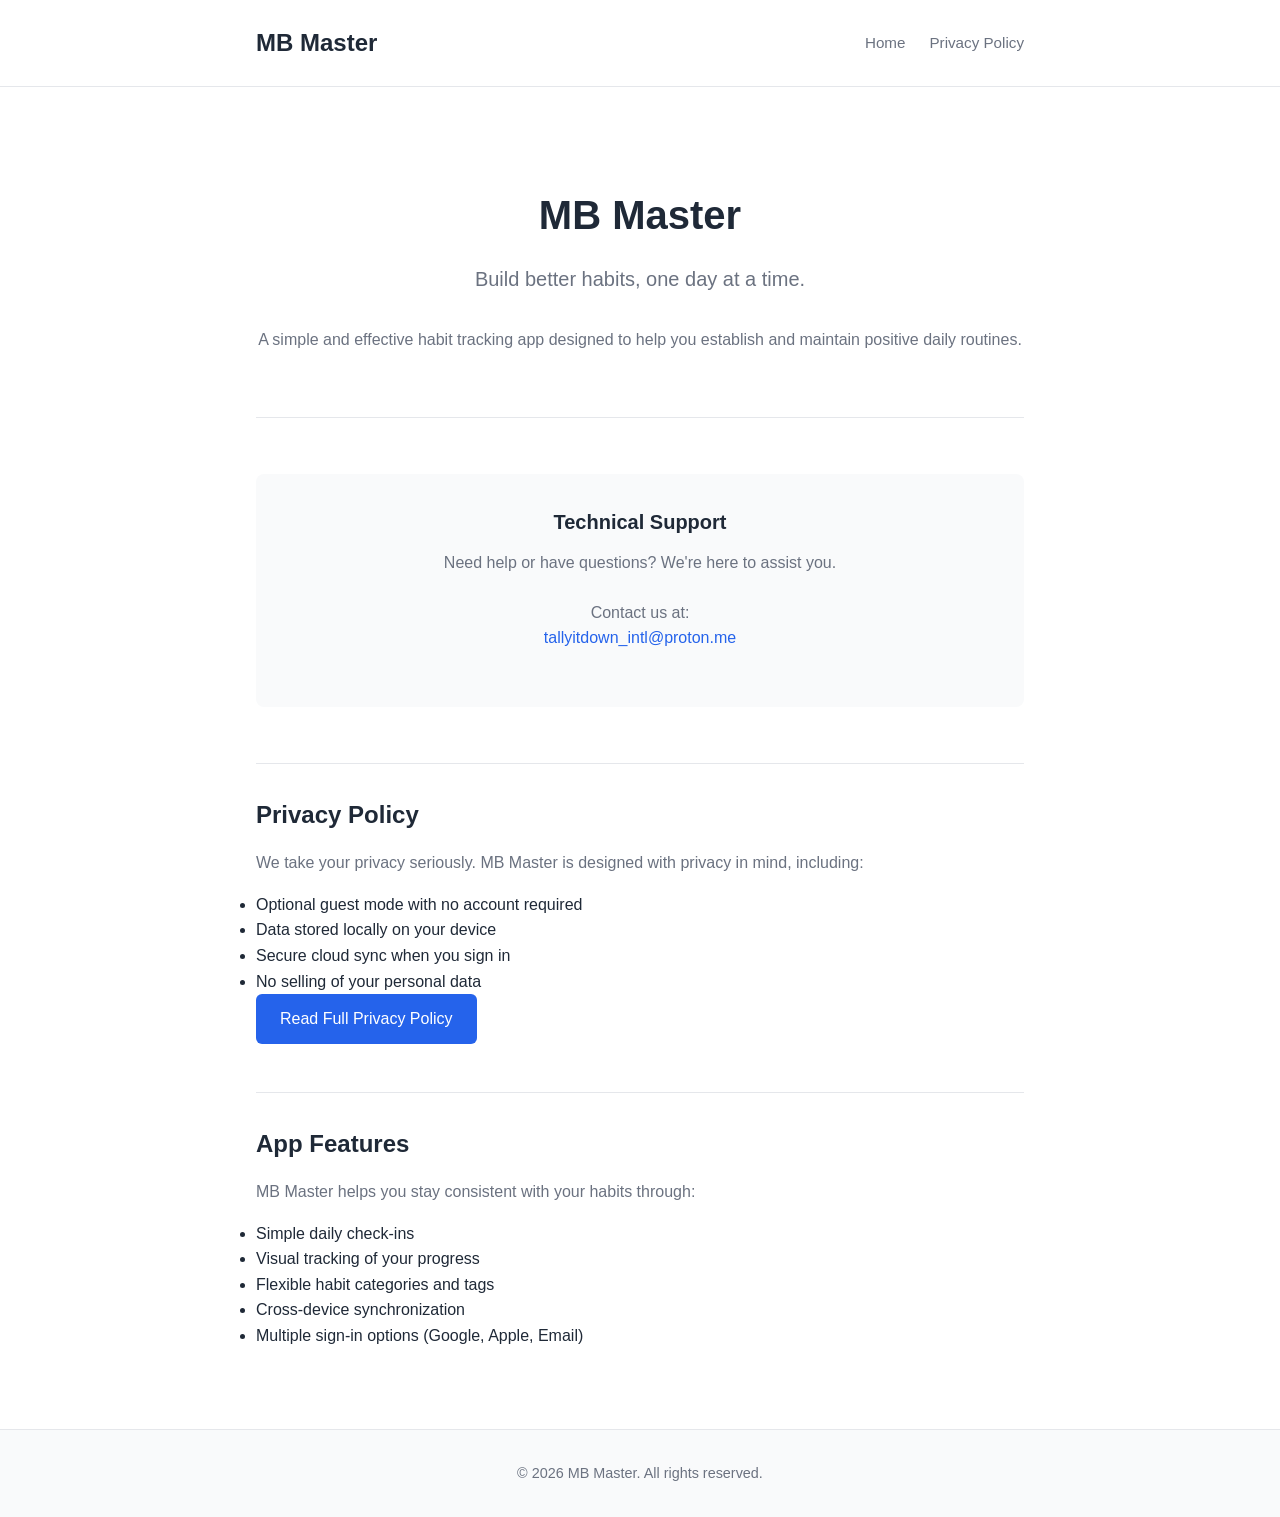
==== index.html @ c3cfe917 "First commit with finished webside (I guess)" ====
<!DOCTYPE html>
<html lang="en">
<head>
    <meta charset="UTF-8">
    <meta name="viewport" content="width=device-width, initial-scale=1.0">
    <meta name="description" content="MB Master - A simple and effective habit tracking app to help you build better daily routines.">
    <title>MB Master - Habit Tracking App</title>
    <link rel="stylesheet" href="styles.css">
</head>
<body>
    <header>
        <div class="container">
            <a href="index.html" class="logo">MB Master</a>
            <nav>
                <ul>
                    <li><a href="index.html">Home</a></li>
                    <li><a href="privacy.html">Privacy Policy</a></li>
                </ul>
            </nav>
        </div>
    </header>

    <main>
        <div class="container">
            <section class="hero">
                <h1>MB Master</h1>
                <p class="tagline">Build better habits, one day at a time.</p>
                <p>A simple and effective habit tracking app designed to help you establish and maintain positive daily routines.</p>
            </section>

            <section id="support">
                <div class="card">
                    <h3>Technical Support</h3>
                    <p>Need help or have questions? We're here to assist you.</p>
                    <p>Contact us at:<br>
                    <a href="mailto:tallyitdown_intl@proton.me" class="email-link">tallyitdown_intl@proton.me</a></p>
                </div>
            </section>

            <section id="privacy">
                <h2>Privacy Policy</h2>
                <p>We take your privacy seriously. MB Master is designed with privacy in mind, including:</p>
                <ul>
                    <li>Optional guest mode with no account required</li>
                    <li>Data stored locally on your device</li>
                    <li>Secure cloud sync when you sign in</li>
                    <li>No selling of your personal data</li>
                </ul>
                <p><a href="privacy.html" class="btn">Read Full Privacy Policy</a></p>
            </section>

            <section id="features">
                <h2>App Features</h2>
                <p>MB Master helps you stay consistent with your habits through:</p>
                <ul>
                    <li>Simple daily check-ins</li>
                    <li>Visual tracking of your progress</li>
                    <li>Flexible habit categories and tags</li>
                    <li>Cross-device synchronization</li>
                    <li>Multiple sign-in options (Google, Apple, Email)</li>
                </ul>
            </section>
        </div>
    </main>

    <footer>
        <div class="container">
            <p>&copy; 2026 MB Master. All rights reserved.</p>
        </div>
    </footer>
</body>
</html>
---- styles.css ----
/* MB Master Website Styles */

:root {
  --color-primary: #2563eb;
  --color-primary-dark: #1d4ed8;
  --color-text: #1f2937;
  --color-text-light: #6b7280;
  --color-bg: #ffffff;
  --color-bg-alt: #f9fafb;
  --color-border: #e5e7eb;
  --spacing-unit: 1rem;
  --max-width: 800px;
}

* {
  margin: 0;
  padding: 0;
  box-sizing: border-box;
}

html {
  font-size: 16px;
  scroll-behavior: smooth;
}

body {
  font-family: -apple-system, BlinkMacSystemFont, "Segoe UI", Roboto, "Helvetica Neue", Arial, sans-serif;
  line-height: 1.6;
  color: var(--color-text);
  background-color: var(--color-bg);
}

.container {
  max-width: var(--max-width);
  margin: 0 auto;
  padding: 0 var(--spacing-unit);
}

/* Header */
header {
  background-color: var(--color-bg);
  border-bottom: 1px solid var(--color-border);
  padding: 1.5rem 0;
}

header .container {
  display: flex;
  align-items: center;
  justify-content: space-between;
}

.logo {
  font-size: 1.5rem;
  font-weight: 700;
  color: var(--color-text);
  text-decoration: none;
}

nav ul {
  display: flex;
  list-style: none;
  gap: 1.5rem;
}

nav a {
  color: var(--color-text-light);
  text-decoration: none;
  font-size: 0.95rem;
  transition: color 0.2s;
}

nav a:hover {
  color: var(--color-primary);
}

/* Main Content */
main {
  padding: 3rem 0;
  min-height: 60vh;
}

/* Hero Section */
.hero {
  text-align: center;
  padding: 3rem 0;
}

.hero h1 {
  font-size: 2.5rem;
  font-weight: 700;
  margin-bottom: 1rem;
  color: var(--color-text);
}

.hero .tagline {
  font-size: 1.25rem;
  color: var(--color-text-light);
  margin-bottom: 2rem;
}

/* Sections */
section {
  padding: 2rem 0;
  border-bottom: 1px solid var(--color-border);
}

section:last-child {
  border-bottom: none;
}

section h2 {
  font-size: 1.5rem;
  font-weight: 600;
  margin-bottom: 1rem;
}

section p {
  color: var(--color-text-light);
  margin-bottom: 1rem;
}

/* Action Cards */
.card {
  background-color: var(--color-bg-alt);
  border-radius: 0.5rem;
  padding: 2rem;
  margin: 1.5rem 0;
  text-align: center;
}

.card h3 {
  font-size: 1.25rem;
  font-weight: 600;
  margin-bottom: 0.75rem;
}

.card p {
  margin-bottom: 1.5rem;
}

/* Buttons & Links */
.btn {
  display: inline-block;
  padding: 0.75rem 1.5rem;
  background-color: var(--color-primary);
  color: white;
  text-decoration: none;
  border-radius: 0.375rem;
  font-weight: 500;
  transition: background-color 0.2s;
}

.btn:hover {
  background-color: var(--color-primary-dark);
}

.email-link {
  color: var(--color-primary);
  text-decoration: none;
  font-weight: 500;
  word-break: break-all;
}

.email-link:hover {
  text-decoration: underline;
}

/* Privacy Page Styles */
.privacy-content {
  padding: 1rem 0;
}

.privacy-content h1 {
  font-size: 2rem;
  font-weight: 700;
  margin-bottom: 0.5rem;
}

.privacy-content .last-updated {
  color: var(--color-text-light);
  font-size: 0.9rem;
  margin-bottom: 2rem;
}

.privacy-content h2 {
  font-size: 1.5rem;
  font-weight: 600;
  margin-top: 2.5rem;
  margin-bottom: 1rem;
}

.privacy-content h3 {
  font-size: 1.25rem;
  font-weight: 600;
  margin-top: 1.5rem;
  margin-bottom: 0.5rem;
}

.privacy-content p {
  color: var(--color-text);
  margin-bottom: 1rem;
}

.privacy-content ul {
  margin-left: 1.5rem;
  margin-bottom: 1rem;
}

.privacy-content li {
  color: var(--color-text);
  margin-bottom: 0.5rem;
}

.privacy-content table {
  width: 100%;
  border-collapse: collapse;
  margin: 1.5rem 0;
}

.privacy-content th,
.privacy-content td {
  border: 1px solid var(--color-border);
  padding: 0.75rem;
  text-align: left;
}

.privacy-content th {
  background-color: var(--color-bg-alt);
  font-weight: 600;
}

.privacy-content hr {
  border: none;
  border-top: 1px solid var(--color-border);
  margin: 2rem 0;
}

.privacy-content strong {
  font-weight: 600;
}

/* Footer */
footer {
  background-color: var(--color-bg-alt);
  border-top: 1px solid var(--color-border);
  padding: 2rem 0;
  text-align: center;
  color: var(--color-text-light);
  font-size: 0.9rem;
}

/* Mobile Responsive */
@media (max-width: 600px) {
  .hero h1 {
    font-size: 2rem;
  }

  .hero .tagline {
    font-size: 1.1rem;
  }

  header .container {
    flex-direction: column;
    gap: 1rem;
  }

  .card {
    padding: 1.5rem;
  }

  .privacy-content table {
    font-size: 0.9rem;
  }

  .privacy-content th,
  .privacy-content td {
    padding: 0.5rem;
  }
}
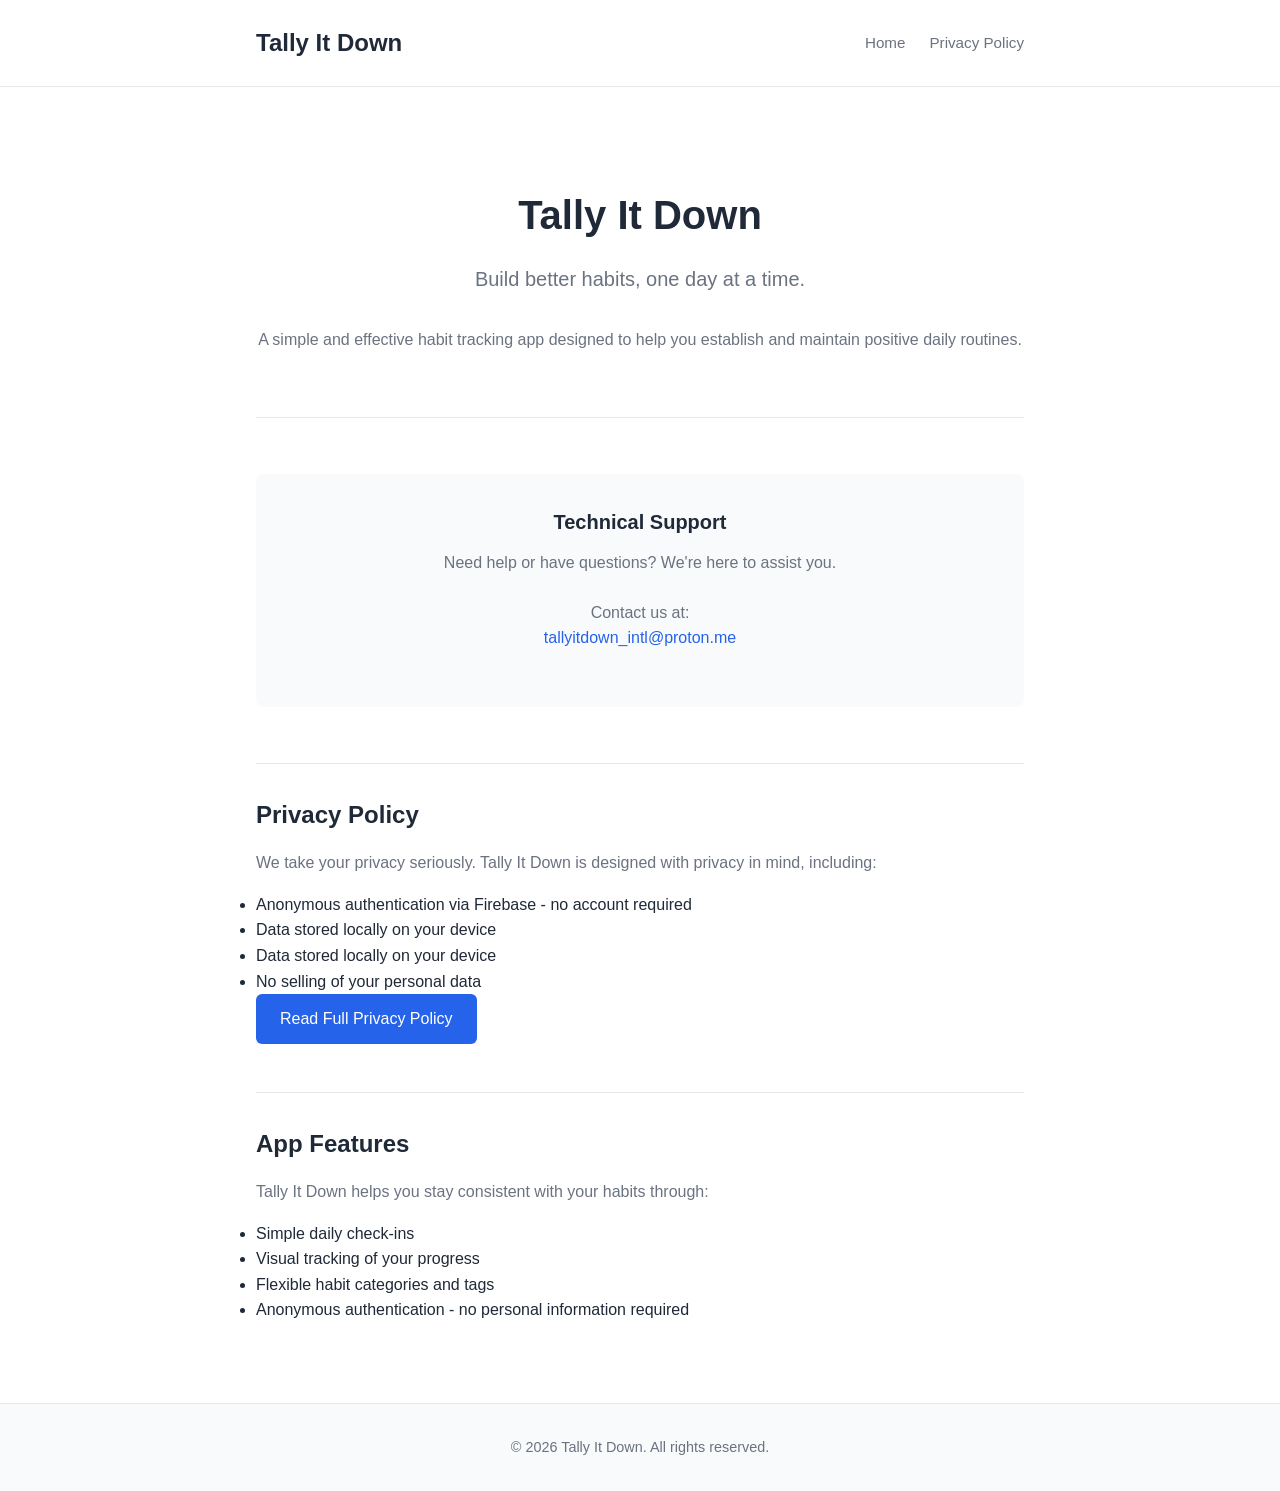
==== commit a6eeb531: "Name & privacy anno changed" ====
--- a/index.html
+++ b/index.html
@@ -3,14 +3,14 @@
 <head>
     <meta charset="UTF-8">
     <meta name="viewport" content="width=device-width, initial-scale=1.0">
-    <meta name="description" content="MB Master - A simple and effective habit tracking app to help you build better daily routines.">
-    <title>MB Master - Habit Tracking App</title>
+    <meta name="description" content="Tally It Down - A simple and effective habit tracking app to help you build better daily routines.">
+    <title>Tally It Down - Habit Tracking App</title>
     <link rel="stylesheet" href="styles.css">
 </head>
 <body>
     <header>
         <div class="container">
-            <a href="index.html" class="logo">MB Master</a>
+            <a href="index.html" class="logo">Tally It Down</a>
             <nav>
                 <ul>
                     <li><a href="index.html">Home</a></li>
@@ -23,7 +23,7 @@
     <main>
         <div class="container">
             <section class="hero">
-                <h1>MB Master</h1>
+                <h1>Tally It Down</h1>
                 <p class="tagline">Build better habits, one day at a time.</p>
                 <p>A simple and effective habit tracking app designed to help you establish and maintain positive daily routines.</p>
             </section>
@@ -39,11 +39,11 @@
 
             <section id="privacy">
                 <h2>Privacy Policy</h2>
-                <p>We take your privacy seriously. MB Master is designed with privacy in mind, including:</p>
+                <p>We take your privacy seriously. Tally It Down is designed with privacy in mind, including:</p>
                 <ul>
-                    <li>Optional guest mode with no account required</li>
+                    <li>Anonymous authentication via Firebase - no account required</li>
                     <li>Data stored locally on your device</li>
-                    <li>Secure cloud sync when you sign in</li>
+                    <li>Data stored locally on your device</li>
                     <li>No selling of your personal data</li>
                 </ul>
                 <p><a href="privacy.html" class="btn">Read Full Privacy Policy</a></p>
@@ -51,13 +51,12 @@
 
             <section id="features">
                 <h2>App Features</h2>
-                <p>MB Master helps you stay consistent with your habits through:</p>
+                <p>Tally It Down helps you stay consistent with your habits through:</p>
                 <ul>
                     <li>Simple daily check-ins</li>
                     <li>Visual tracking of your progress</li>
                     <li>Flexible habit categories and tags</li>
-                    <li>Cross-device synchronization</li>
-                    <li>Multiple sign-in options (Google, Apple, Email)</li>
+                    <li>Anonymous authentication - no personal information required</li>
                 </ul>
             </section>
         </div>
@@ -65,7 +64,7 @@
 
     <footer>
         <div class="container">
-            <p>&copy; 2026 MB Master. All rights reserved.</p>
+            <p>&copy; 2026 Tally It Down. All rights reserved.</p>
         </div>
     </footer>
 </body>
--- a/styles.css
+++ b/styles.css
@@ -1,4 +1,4 @@
-/* MB Master Website Styles */
+/* Tally It Down Website Styles */
 
 :root {
   --color-primary: #2563eb;
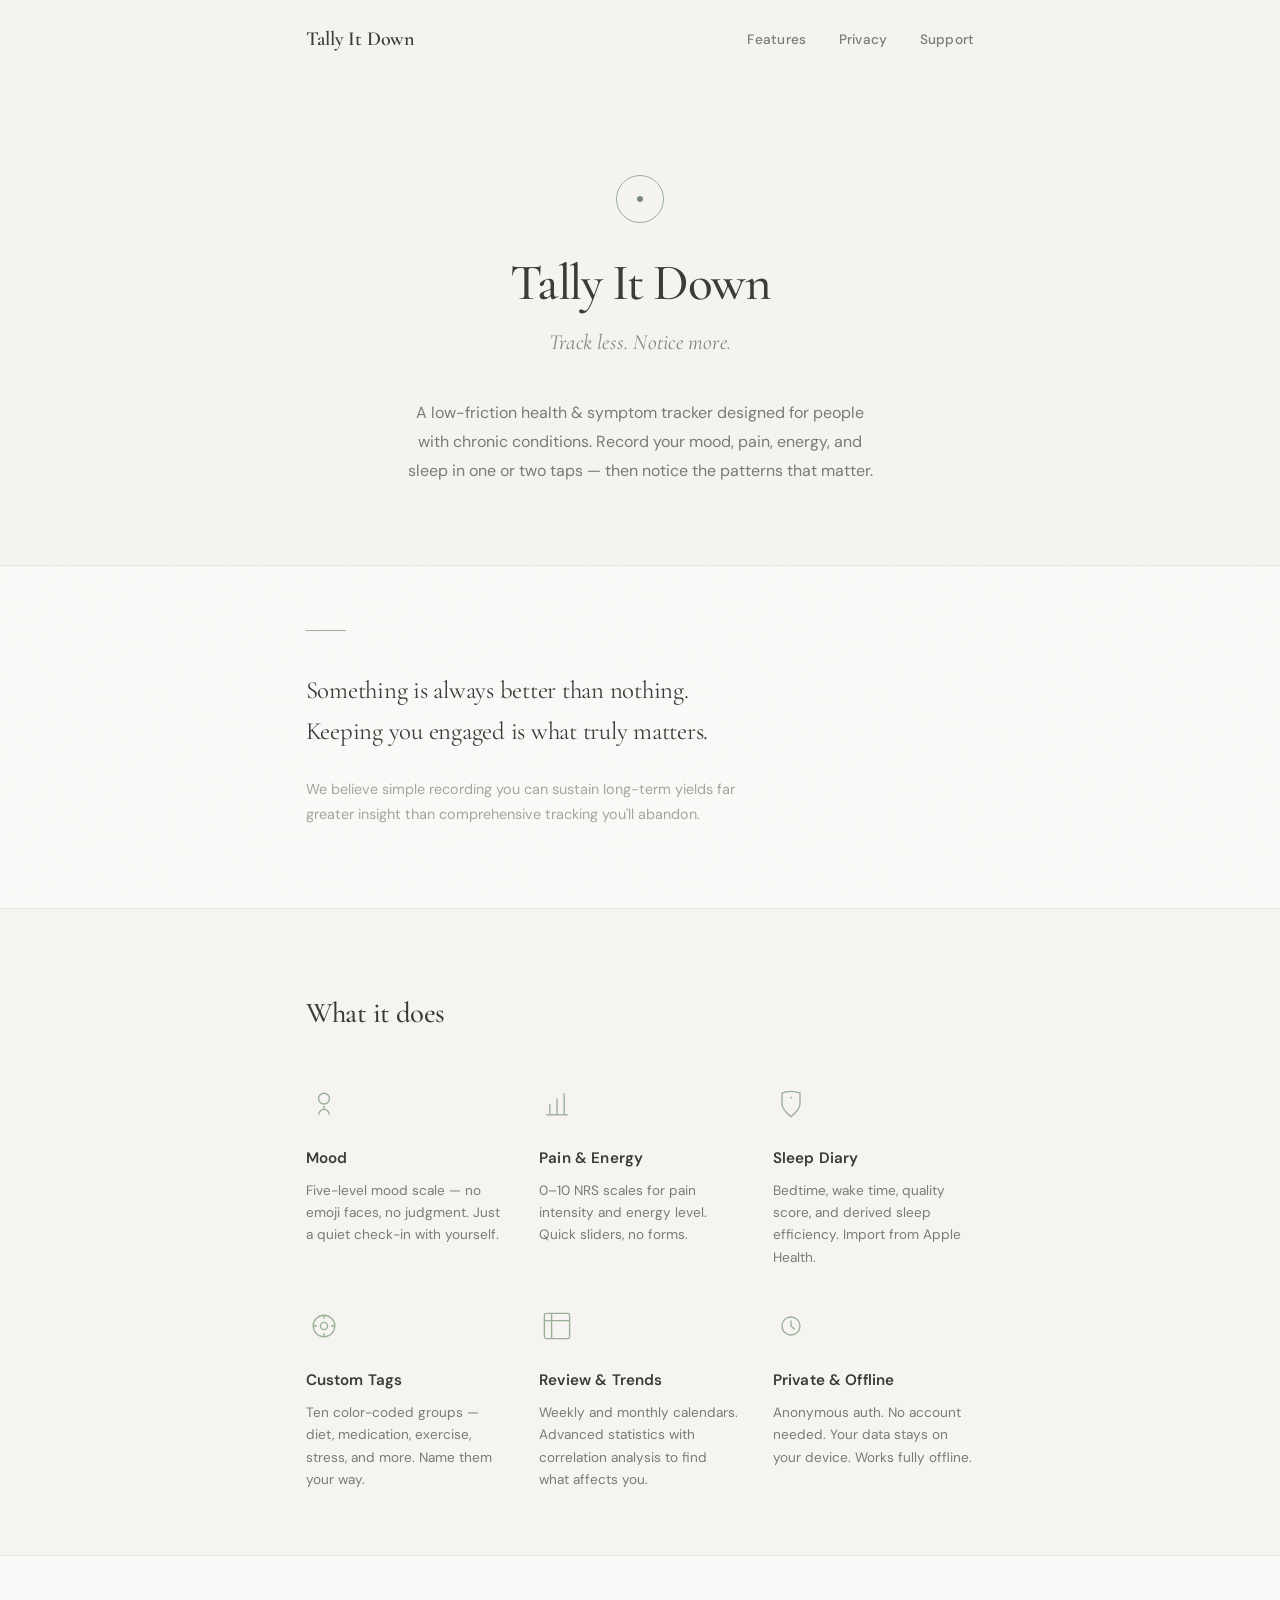
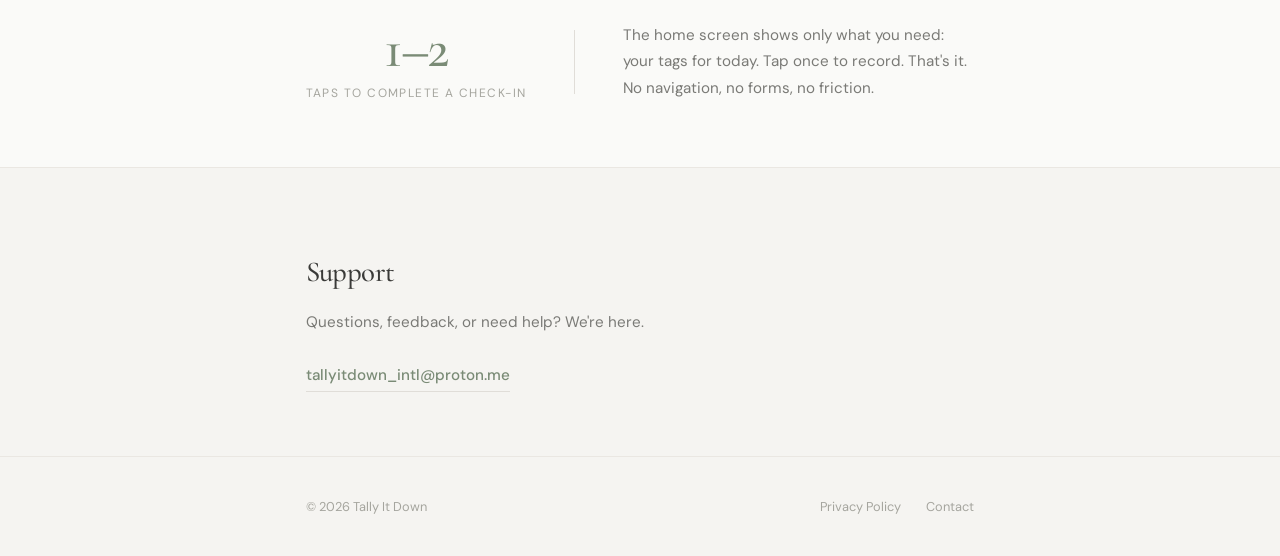
==== commit e4881cea: "Refactor HTML structure and update styles for improved layout and design consistency" ====
--- a/index.html
+++ b/index.html
@@ -3,68 +3,172 @@
 <head>
     <meta charset="UTF-8">
     <meta name="viewport" content="width=device-width, initial-scale=1.0">
-    <meta name="description" content="Tally It Down - A simple and effective habit tracking app to help you build better daily routines.">
-    <title>Tally It Down - Habit Tracking App</title>
+    <meta name="description" content="Tally It Down — A low-friction health and symptom tracking app. Track mood, pain, energy, and sleep in 1–2 taps.">
+    <title>Tally It Down</title>
+    <link rel="preconnect" href="https://fonts.googleapis.com">
+    <link rel="preconnect" href="https://fonts.gstatic.com" crossorigin>
+    <link href="https://fonts.googleapis.com/css2?family=Cormorant+Garamond:ital,wght@0,400;0,500;0,600;1,400&family=DM+Sans:ital,wght@0,300;0,400;0,500;0,600;1,400&display=swap" rel="stylesheet">
     <link rel="stylesheet" href="styles.css">
 </head>
 <body>
+    <div class="grain"></div>
+
     <header>
-        <div class="container">
-            <a href="index.html" class="logo">Tally It Down</a>
-            <nav>
-                <ul>
-                    <li><a href="index.html">Home</a></li>
-                    <li><a href="privacy.html">Privacy Policy</a></li>
-                </ul>
-            </nav>
-        </div>
+        <nav>
+            <a href="index.html" class="nav-logo">Tally It Down</a>
+            <div class="nav-links">
+                <a href="#features">Features</a>
+                <a href="privacy.html">Privacy</a>
+                <a href="#support">Support</a>
+            </div>
+        </nav>
     </header>
 
     <main>
-        <div class="container">
-            <section class="hero">
+        <!-- Hero -->
+        <section class="hero">
+            <div class="hero-inner">
+                <div class="hero-mark" aria-hidden="true">
+                    <span class="mark-ring"></span>
+                    <span class="mark-dot"></span>
+                </div>
                 <h1>Tally It Down</h1>
-                <p class="tagline">Build better habits, one day at a time.</p>
-                <p>A simple and effective habit tracking app designed to help you establish and maintain positive daily routines.</p>
-            </section>
+                <p class="tagline">Track less. Notice more.</p>
+                <p class="hero-desc">
+                    A low-friction health &amp; symptom tracker designed for people
+                    with chronic conditions. Record your mood, pain, energy, and sleep
+                    in one or two taps — then notice the patterns that matter.
+                </p>
+            </div>
+        </section>
 
-            <section id="support">
-                <div class="card">
-                    <h3>Technical Support</h3>
-                    <p>Need help or have questions? We're here to assist you.</p>
-                    <p>Contact us at:<br>
-                    <a href="mailto:tallyitdown_intl@proton.me" class="email-link">tallyitdown_intl@proton.me</a></p>
+        <!-- Philosophy -->
+        <section class="philosophy">
+            <div class="section-inner">
+                <div class="philosophy-line" aria-hidden="true"></div>
+                <blockquote>
+                    Something is always better than nothing.<br>
+                    Keeping you engaged is what truly matters.
+                </blockquote>
+                <p class="philosophy-note">
+                    We believe simple recording you can sustain long-term yields
+                    far greater insight than comprehensive tracking you'll abandon.
+                </p>
+            </div>
+        </section>
+
+        <!-- Features -->
+        <section class="features" id="features">
+            <div class="section-inner">
+                <h2>What it does</h2>
+
+                <div class="feature-grid">
+                    <article class="feature-card">
+                        <div class="feature-icon">
+                            <svg viewBox="0 0 40 40" fill="none" stroke="currentColor" stroke-width="1.5">
+                                <circle cx="20" cy="14" r="6"/>
+                                <path d="M20 22v4"/>
+                                <path d="M14 32c0-3.3 2.7-6 6-6s6 2.7 6 6"/>
+                            </svg>
+                        </div>
+                        <h3>Mood</h3>
+                        <p>Five-level mood scale — no emoji faces, no judgment. Just a quiet check-in with yourself.</p>
+                    </article>
+
+                    <article class="feature-card">
+                        <div class="feature-icon">
+                            <svg viewBox="0 0 40 40" fill="none" stroke="currentColor" stroke-width="1.5">
+                                <path d="M8 32h24"/>
+                                <path d="M12 32V20"/>
+                                <path d="M20 32V14"/>
+                                <path d="M28 32V8"/>
+                            </svg>
+                        </div>
+                        <h3>Pain &amp; Energy</h3>
+                        <p>0–10 NRS scales for pain intensity and energy level. Quick sliders, no forms.</p>
+                    </article>
+
+                    <article class="feature-card">
+                        <div class="feature-icon">
+                            <svg viewBox="0 0 40 40" fill="none" stroke="currentColor" stroke-width="1.5">
+                                <path d="M20 6c6 0 10 2 10 2v12c0 6-10 14-10 14S10 26 10 20V8s4-2 10-2z"/>
+                                <path d="M20 12v2"/>
+                            </svg>
+                        </div>
+                        <h3>Sleep Diary</h3>
+                        <p>Bedtime, wake time, quality score, and derived sleep efficiency. Import from Apple Health.</p>
+                    </article>
+
+                    <article class="feature-card">
+                        <div class="feature-icon">
+                            <svg viewBox="0 0 40 40" fill="none" stroke="currentColor" stroke-width="1.5">
+                                <circle cx="20" cy="20" r="12"/>
+                                <circle cx="20" cy="20" r="4"/>
+                                <path d="M20 8v4M20 28v4M8 20h4M28 20h4"/>
+                            </svg>
+                        </div>
+                        <h3>Custom Tags</h3>
+                        <p>Ten color-coded groups — diet, medication, exercise, stress, and more. Name them your way.</p>
+                    </article>
+
+                    <article class="feature-card">
+                        <div class="feature-icon">
+                            <svg viewBox="0 0 40 40" fill="none" stroke="currentColor" stroke-width="1.5">
+                                <rect x="6" y="6" width="28" height="28" rx="2"/>
+                                <path d="M6 14h28M14 6v28"/>
+                            </svg>
+                        </div>
+                        <h3>Review &amp; Trends</h3>
+                        <p>Weekly and monthly calendars. Advanced statistics with correlation analysis to find what affects you.</p>
+                    </article>
+
+                    <article class="feature-card">
+                        <div class="feature-icon">
+                            <svg viewBox="0 0 40 40" fill="none" stroke="currentColor" stroke-width="1.5">
+                                <circle cx="20" cy="20" r="10"/>
+                                <path d="M20 14v6l4 4"/>
+                            </svg>
+                        </div>
+                        <h3>Private &amp; Offline</h3>
+                        <p>Anonymous auth. No account needed. Your data stays on your device. Works fully offline.</p>
+                    </article>
                 </div>
-            </section>
+            </div>
+        </section>
 
-            <section id="privacy">
-                <h2>Privacy Policy</h2>
-                <p>We take your privacy seriously. Tally It Down is designed with privacy in mind, including:</p>
-                <ul>
-                    <li>Anonymous authentication via Firebase - no account required</li>
-                    <li>Data stored locally on your device</li>
-                    <li>Data stored locally on your device</li>
-                    <li>No selling of your personal data</li>
-                </ul>
-                <p><a href="privacy.html" class="btn">Read Full Privacy Policy</a></p>
-            </section>
+        <!-- Quick Record Callout -->
+        <section class="callout">
+            <div class="section-inner">
+                <div class="callout-content">
+                    <p class="callout-number">1–2</p>
+                    <p class="callout-label">taps to complete a check-in</p>
+                </div>
+                <div class="callout-divider" aria-hidden="true"></div>
+                <p class="callout-text">
+                    The home screen shows only what you need: your tags for today.
+                    Tap once to record. That's it.
+                    No navigation, no forms, no friction.
+                </p>
+            </div>
+        </section>
 
-            <section id="features">
-                <h2>App Features</h2>
-                <p>Tally It Down helps you stay consistent with your habits through:</p>
-                <ul>
-                    <li>Simple daily check-ins</li>
-                    <li>Visual tracking of your progress</li>
-                    <li>Flexible habit categories and tags</li>
-                    <li>Anonymous authentication - no personal information required</li>
-                </ul>
-            </section>
-        </div>
+        <!-- Support -->
+        <section class="support" id="support">
+            <div class="section-inner">
+                <h2>Support</h2>
+                <p>Questions, feedback, or need help? We're here.</p>
+                <a href="mailto:tallyitdown_intl@proton.me" class="support-email">tallyitdown_intl@proton.me</a>
+            </div>
+        </section>
     </main>
 
     <footer>
-        <div class="container">
-            <p>&copy; 2026 Tally It Down. All rights reserved.</p>
+        <div class="footer-inner">
+            <p>&copy; 2026 Tally It Down</p>
+            <div class="footer-links">
+                <a href="privacy.html">Privacy Policy</a>
+                <a href="#support">Contact</a>
+            </div>
         </div>
     </footer>
 </body>
--- a/styles.css
+++ b/styles.css
@@ -1,279 +1,551 @@
-/* Tally It Down Website Styles */
+/* ── Tally It Down — Rice Paper & Breathing ── */
 
 :root {
-  --color-primary: #2563eb;
-  --color-primary-dark: #1d4ed8;
-  --color-text: #1f2937;
-  --color-text-light: #6b7280;
-  --color-bg: #ffffff;
-  --color-bg-alt: #f9fafb;
-  --color-border: #e5e7eb;
-  --spacing-unit: 1rem;
-  --max-width: 800px;
-}
-
-* {
-  margin: 0;
-  padding: 0;
-  box-sizing: border-box;
-}
+    --c-bg: #F5F4F1;
+    --c-bg-warm: #EDEBE6;
+    --c-surface: #FAFAF8;
+    --c-text: #3A3A38;
+    --c-text-soft: #7A7A76;
+    --c-text-muted: #A5A59E;
+    --c-accent: #7A8B76;
+    --c-accent-soft: #9BAE97;
+    --c-border: #E0DDD8;
+    --c-border-light: #EAE7E2;
+
+    --font-display: 'Cormorant Garamond', 'Georgia', serif;
+    --font-body: 'DM Sans', -apple-system, BlinkMacSystemFont, sans-serif;
+
+    --max-width: 720px;
+    --rhythm: 1.6rem;
+}
+
+/* ── Reset ── */
+*, *::before, *::after { margin: 0; padding: 0; box-sizing: border-box; }
 
 html {
-  font-size: 16px;
-  scroll-behavior: smooth;
+    font-size: 16px;
+    scroll-behavior: smooth;
+    -webkit-font-smoothing: antialiased;
+    -moz-osx-font-smoothing: grayscale;
 }
 
 body {
-  font-family: -apple-system, BlinkMacSystemFont, "Segoe UI", Roboto, "Helvetica Neue", Arial, sans-serif;
-  line-height: 1.6;
-  color: var(--color-text);
-  background-color: var(--color-bg);
-}
-
-.container {
-  max-width: var(--max-width);
-  margin: 0 auto;
-  padding: 0 var(--spacing-unit);
-}
-
-/* Header */
+    font-family: var(--font-body);
+    font-weight: 400;
+    line-height: 1.7;
+    color: var(--c-text);
+    background-color: var(--c-bg);
+    position: relative;
+}
+
+/* ── Grain Texture ── */
+.grain {
+    position: fixed;
+    inset: 0;
+    pointer-events: none;
+    z-index: 9999;
+    opacity: 0.028;
+    background-image: url("data:image/svg+xml,%3Csvg viewBox='0 0 256 256' xmlns='http://www.w3.org/2000/svg'%3E%3Cfilter id='n'%3E%3CfeTurbulence type='fractalNoise' baseFrequency='0.9' numOctaves='4' stitchTiles='stitch'/%3E%3C/filter%3E%3Crect width='100%25' height='100%25' filter='url(%23n)'/%3E%3C/svg%3E");
+    background-repeat: repeat;
+    background-size: 180px 180px;
+}
+
+/* ── Header ── */
 header {
-  background-color: var(--color-bg);
-  border-bottom: 1px solid var(--color-border);
-  padding: 1.5rem 0;
-}
-
-header .container {
-  display: flex;
-  align-items: center;
-  justify-content: space-between;
-}
-
-.logo {
-  font-size: 1.5rem;
-  font-weight: 700;
-  color: var(--color-text);
-  text-decoration: none;
-}
-
-nav ul {
-  display: flex;
-  list-style: none;
-  gap: 1.5rem;
-}
-
-nav a {
-  color: var(--color-text-light);
-  text-decoration: none;
-  font-size: 0.95rem;
-  transition: color 0.2s;
-}
-
-nav a:hover {
-  color: var(--color-primary);
-}
-
-/* Main Content */
-main {
-  padding: 3rem 0;
-  min-height: 60vh;
-}
-
-/* Hero Section */
+    position: relative;
+    z-index: 10;
+}
+
+nav {
+    max-width: var(--max-width);
+    margin: 0 auto;
+    padding: 1.4rem 1.6rem;
+    display: flex;
+    align-items: center;
+    justify-content: space-between;
+}
+
+.nav-logo {
+    font-family: var(--font-display);
+    font-size: 1.25rem;
+    font-weight: 600;
+    color: var(--c-text);
+    text-decoration: none;
+    letter-spacing: -0.01em;
+}
+
+.nav-links {
+    display: flex;
+    gap: 2rem;
+}
+
+.nav-links a {
+    font-size: 0.85rem;
+    font-weight: 500;
+    color: var(--c-text-soft);
+    text-decoration: none;
+    letter-spacing: 0.02em;
+    transition: color 0.3s ease;
+}
+
+.nav-links a:hover {
+    color: var(--c-accent);
+}
+
+/* ── Sections ── */
+.section-inner {
+    max-width: var(--max-width);
+    margin: 0 auto;
+    padding: 0 1.6rem;
+}
+
+/* ── Hero ── */
 .hero {
-  text-align: center;
-  padding: 3rem 0;
+    padding: 6rem 0 5rem;
+    text-align: center;
+    animation: fadeIn 1s ease both;
+}
+
+.hero-inner {
+    max-width: var(--max-width);
+    margin: 0 auto;
+    padding: 0 1.6rem;
+}
+
+.hero-mark {
+    display: inline-flex;
+    align-items: center;
+    justify-content: center;
+    position: relative;
+    width: 48px;
+    height: 48px;
+    margin-bottom: 2rem;
+}
+
+.mark-ring {
+    position: absolute;
+    inset: 0;
+    border: 1.5px solid var(--c-accent-soft);
+    border-radius: 50%;
+    animation: breathe 4s ease-in-out infinite;
+}
+
+.mark-dot {
+    width: 6px;
+    height: 6px;
+    background: var(--c-accent);
+    border-radius: 50%;
+}
+
+@keyframes breathe {
+    0%, 100% { transform: scale(1); opacity: 0.6; }
+    50% { transform: scale(1.15); opacity: 1; }
+}
+
+@keyframes fadeIn {
+    from { opacity: 0; transform: translateY(8px); }
+    to { opacity: 1; transform: translateY(0); }
 }
 
 .hero h1 {
-  font-size: 2.5rem;
-  font-weight: 700;
-  margin-bottom: 1rem;
-  color: var(--color-text);
-}
-
-.hero .tagline {
-  font-size: 1.25rem;
-  color: var(--color-text-light);
-  margin-bottom: 2rem;
-}
-
-/* Sections */
-section {
-  padding: 2rem 0;
-  border-bottom: 1px solid var(--color-border);
-}
-
-section:last-child {
-  border-bottom: none;
-}
-
-section h2 {
-  font-size: 1.5rem;
-  font-weight: 600;
-  margin-bottom: 1rem;
-}
-
-section p {
-  color: var(--color-text-light);
-  margin-bottom: 1rem;
-}
-
-/* Action Cards */
-.card {
-  background-color: var(--color-bg-alt);
-  border-radius: 0.5rem;
-  padding: 2rem;
-  margin: 1.5rem 0;
-  text-align: center;
-}
-
-.card h3 {
-  font-size: 1.25rem;
-  font-weight: 600;
-  margin-bottom: 0.75rem;
-}
-
-.card p {
-  margin-bottom: 1.5rem;
-}
-
-/* Buttons & Links */
-.btn {
-  display: inline-block;
-  padding: 0.75rem 1.5rem;
-  background-color: var(--color-primary);
-  color: white;
-  text-decoration: none;
-  border-radius: 0.375rem;
-  font-weight: 500;
-  transition: background-color 0.2s;
-}
-
-.btn:hover {
-  background-color: var(--color-primary-dark);
-}
-
-.email-link {
-  color: var(--color-primary);
-  text-decoration: none;
-  font-weight: 500;
-  word-break: break-all;
-}
-
-.email-link:hover {
-  text-decoration: underline;
-}
-
-/* Privacy Page Styles */
-.privacy-content {
-  padding: 1rem 0;
+    font-family: var(--font-display);
+    font-size: 3.2rem;
+    font-weight: 500;
+    letter-spacing: -0.03em;
+    color: var(--c-text);
+    margin-bottom: 0.8rem;
+    line-height: 1.1;
+}
+
+.tagline {
+    font-family: var(--font-display);
+    font-size: 1.35rem;
+    font-weight: 400;
+    font-style: italic;
+    color: var(--c-accent);
+    margin-bottom: 2.4rem;
+    letter-spacing: 0.01em;
+}
+
+.hero-desc {
+    font-size: 1rem;
+    color: var(--c-text-soft);
+    max-width: 480px;
+    margin: 0 auto;
+    line-height: 1.8;
+}
+
+/* ── Philosophy ── */
+.philosophy {
+    padding: 4rem 0 5rem;
+    background: var(--c-surface);
+    border-top: 1px solid var(--c-border-light);
+    border-bottom: 1px solid var(--c-border-light);
+}
+
+.philosophy-line {
+    width: 40px;
+    height: 1px;
+    background: var(--c-accent-soft);
+    margin-bottom: 2.4rem;
+}
+
+.philosophy blockquote {
+    font-family: var(--font-display);
+    font-size: 1.55rem;
+    font-weight: 400;
+    line-height: 1.65;
+    color: var(--c-text);
+    margin-bottom: 1.6rem;
+    letter-spacing: -0.01em;
+}
+
+.philosophy-note {
+    font-size: 0.9rem;
+    color: var(--c-text-muted);
+    max-width: 440px;
+    line-height: 1.75;
+}
+
+/* ── Features ── */
+.features {
+    padding: 5rem 0 4rem;
+}
+
+.features h2 {
+    font-family: var(--font-display);
+    font-size: 1.8rem;
+    font-weight: 500;
+    margin-bottom: 3rem;
+    letter-spacing: -0.02em;
+}
+
+.feature-grid {
+    display: grid;
+    grid-template-columns: repeat(3, 1fr);
+    gap: 2.4rem 2rem;
+}
+
+.feature-card {
+    animation: fadeIn 0.6s ease both;
+}
+
+.feature-card:nth-child(1) { animation-delay: 0.05s; }
+.feature-card:nth-child(2) { animation-delay: 0.1s; }
+.feature-card:nth-child(3) { animation-delay: 0.15s; }
+.feature-card:nth-child(4) { animation-delay: 0.2s; }
+.feature-card:nth-child(5) { animation-delay: 0.25s; }
+.feature-card:nth-child(6) { animation-delay: 0.3s; }
+
+.feature-icon {
+    color: var(--c-accent-soft);
+    margin-bottom: 1rem;
+}
+
+.feature-icon svg {
+    width: 36px;
+    height: 36px;
+}
+
+.feature-card h3 {
+    font-family: var(--font-body);
+    font-size: 0.95rem;
+    font-weight: 600;
+    margin-bottom: 0.5rem;
+    letter-spacing: 0.01em;
+}
+
+.feature-card p {
+    font-size: 0.85rem;
+    color: var(--c-text-soft);
+    line-height: 1.65;
+}
+
+/* ── Callout ── */
+.callout {
+    padding: 4rem 0;
+    background: var(--c-surface);
+    border-top: 1px solid var(--c-border-light);
+    border-bottom: 1px solid var(--c-border-light);
+}
+
+.callout .section-inner {
+    display: flex;
+    align-items: center;
+    gap: 3rem;
+}
+
+.callout-content {
+    text-align: center;
+    flex-shrink: 0;
+}
+
+.callout-number {
+    font-family: var(--font-display);
+    font-size: 3.5rem;
+    font-weight: 500;
+    color: var(--c-accent);
+    line-height: 1;
+    letter-spacing: -0.04em;
+}
+
+.callout-label {
+    font-size: 0.75rem;
+    text-transform: uppercase;
+    letter-spacing: 0.12em;
+    color: var(--c-text-muted);
+    margin-top: 0.4rem;
+}
+
+.callout-divider {
+    width: 1px;
+    height: 64px;
+    background: var(--c-border);
+    flex-shrink: 0;
+}
+
+.callout-text {
+    font-size: 0.95rem;
+    color: var(--c-text-soft);
+    line-height: 1.75;
+    max-width: 380px;
+}
+
+/* ── Support ── */
+.support {
+    padding: 5rem 0 4rem;
+}
+
+.support h2 {
+    font-family: var(--font-display);
+    font-size: 1.8rem;
+    font-weight: 500;
+    margin-bottom: 0.8rem;
+    letter-spacing: -0.02em;
+}
+
+.support p {
+    color: var(--c-text-soft);
+    margin-bottom: 1.6rem;
+    font-size: 0.95rem;
+}
+
+.support-email {
+    display: inline-block;
+    font-size: 0.95rem;
+    font-weight: 500;
+    color: var(--c-accent);
+    text-decoration: none;
+    border-bottom: 1px solid var(--c-border);
+    padding-bottom: 2px;
+    transition: border-color 0.3s ease, color 0.3s ease;
+}
+
+.support-email:hover {
+    border-color: var(--c-accent);
+    color: var(--c-text);
+}
+
+/* ── Footer ── */
+footer {
+    padding: 2.4rem 0;
+    border-top: 1px solid var(--c-border-light);
+}
+
+.footer-inner {
+    max-width: var(--max-width);
+    margin: 0 auto;
+    padding: 0 1.6rem;
+    display: flex;
+    align-items: center;
+    justify-content: space-between;
+}
+
+footer p {
+    font-size: 0.8rem;
+    color: var(--c-text-muted);
+}
+
+.footer-links {
+    display: flex;
+    gap: 1.6rem;
+}
+
+.footer-links a {
+    font-size: 0.8rem;
+    color: var(--c-text-muted);
+    text-decoration: none;
+    transition: color 0.3s ease;
+}
+
+.footer-links a:hover {
+    color: var(--c-accent);
+}
+
+/* ── Mobile Responsive ── */
+@media (max-width: 640px) {
+    :root { --rhythm: 1.3rem; }
+
+    nav {
+        flex-direction: column;
+        gap: 0.8rem;
+        padding: 1.2rem 1.4rem;
+    }
+
+    .nav-links { gap: 1.4rem; }
+
+    .hero { padding: 4rem 0 3.5rem; }
+
+    .hero h1 { font-size: 2.4rem; }
+
+    .tagline { font-size: 1.15rem; }
+
+    .hero-desc { font-size: 0.92rem; }
+
+    .philosophy { padding: 3rem 0 3.5rem; }
+
+    .philosophy blockquote { font-size: 1.3rem; }
+
+    .feature-grid {
+        grid-template-columns: 1fr 1fr;
+        gap: 2rem 1.4rem;
+    }
+
+    .features { padding: 3.5rem 0 3rem; }
+    .features h2 { margin-bottom: 2.4rem; }
+
+    .callout .section-inner {
+        flex-direction: column;
+        text-align: center;
+    }
+
+    .callout-divider {
+        width: 40px;
+        height: 1px;
+    }
+
+    .callout-text { max-width: 100%; }
+
+    .support { padding: 3.5rem 0 3rem; }
+
+    .footer-inner {
+        flex-direction: column;
+        gap: 0.8rem;
+        text-align: center;
+    }
+}
+
+@media (max-width: 400px) {
+    .feature-grid {
+        grid-template-columns: 1fr;
+        gap: 1.8rem;
+    }
+
+    .hero h1 { font-size: 2rem; }
+}
+
+/* ── Privacy Page ── */
+.privacy-main {
+    padding: 3rem 0 4rem;
+    min-height: 60vh;
 }
 
 .privacy-content h1 {
-  font-size: 2rem;
-  font-weight: 700;
-  margin-bottom: 0.5rem;
-}
-
-.privacy-content .last-updated {
-  color: var(--color-text-light);
-  font-size: 0.9rem;
-  margin-bottom: 2rem;
+    font-family: var(--font-display);
+    font-size: 2.4rem;
+    font-weight: 500;
+    letter-spacing: -0.02em;
+    margin-bottom: 0.4rem;
+}
+
+.privacy-date {
+    font-size: 0.85rem;
+    color: var(--c-text-muted);
+    margin-bottom: 0;
+}
+
+.privacy-divider {
+    width: 40px;
+    height: 1px;
+    background: var(--c-accent-soft);
+    margin: 2rem 0;
 }
 
 .privacy-content h2 {
-  font-size: 1.5rem;
-  font-weight: 600;
-  margin-top: 2.5rem;
-  margin-bottom: 1rem;
+    font-family: var(--font-display);
+    font-size: 1.5rem;
+    font-weight: 500;
+    margin-top: 2.8rem;
+    margin-bottom: 0.8rem;
+    letter-spacing: -0.01em;
 }
 
 .privacy-content h3 {
-  font-size: 1.25rem;
-  font-weight: 600;
-  margin-top: 1.5rem;
-  margin-bottom: 0.5rem;
+    font-size: 1rem;
+    font-weight: 600;
+    margin-top: 1.6rem;
+    margin-bottom: 0.5rem;
 }
 
 .privacy-content p {
-  color: var(--color-text);
-  margin-bottom: 1rem;
+    color: var(--c-text-soft);
+    font-size: 0.92rem;
+    line-height: 1.75;
+    margin-bottom: 1rem;
 }
 
 .privacy-content ul {
-  margin-left: 1.5rem;
-  margin-bottom: 1rem;
+    margin: 0 0 1rem 1.4rem;
 }
 
 .privacy-content li {
-  color: var(--color-text);
-  margin-bottom: 0.5rem;
+    color: var(--c-text-soft);
+    font-size: 0.92rem;
+    line-height: 1.75;
+    margin-bottom: 0.4rem;
+}
+
+.privacy-content strong {
+    font-weight: 600;
+    color: var(--c-text);
 }
 
 .privacy-content table {
-  width: 100%;
-  border-collapse: collapse;
-  margin: 1.5rem 0;
+    width: 100%;
+    border-collapse: collapse;
+    margin: 1.4rem 0;
 }
 
 .privacy-content th,
 .privacy-content td {
-  border: 1px solid var(--color-border);
-  padding: 0.75rem;
-  text-align: left;
+    border: 1px solid var(--c-border);
+    padding: 0.7rem 0.9rem;
+    text-align: left;
+    font-size: 0.88rem;
 }
 
 .privacy-content th {
-  background-color: var(--color-bg-alt);
-  font-weight: 600;
-}
-
-.privacy-content hr {
-  border: none;
-  border-top: 1px solid var(--color-border);
-  margin: 2rem 0;
-}
-
-.privacy-content strong {
-  font-weight: 600;
-}
-
-/* Footer */
-footer {
-  background-color: var(--color-bg-alt);
-  border-top: 1px solid var(--color-border);
-  padding: 2rem 0;
-  text-align: center;
-  color: var(--color-text-light);
-  font-size: 0.9rem;
-}
-
-/* Mobile Responsive */
-@media (max-width: 600px) {
-  .hero h1 {
-    font-size: 2rem;
-  }
-
-  .hero .tagline {
-    font-size: 1.1rem;
-  }
-
-  header .container {
-    flex-direction: column;
-    gap: 1rem;
-  }
-
-  .card {
-    padding: 1.5rem;
-  }
-
-  .privacy-content table {
-    font-size: 0.9rem;
-  }
-
-  .privacy-content th,
-  .privacy-content td {
-    padding: 0.5rem;
-  }
-}
+    background: var(--c-bg-warm);
+    font-weight: 600;
+    color: var(--c-text);
+}
+
+.privacy-content td {
+    color: var(--c-text-soft);
+}
+
+.privacy-footer-meta {
+    font-size: 0.82rem !important;
+    color: var(--c-text-muted) !important;
+}
+
+@media (max-width: 640px) {
+    .privacy-main { padding: 2rem 0 3rem; }
+
+    .privacy-content h1 { font-size: 2rem; }
+
+    .privacy-content table { font-size: 0.82rem; }
+
+    .privacy-content th,
+    .privacy-content td { padding: 0.5rem 0.6rem; }
+}
